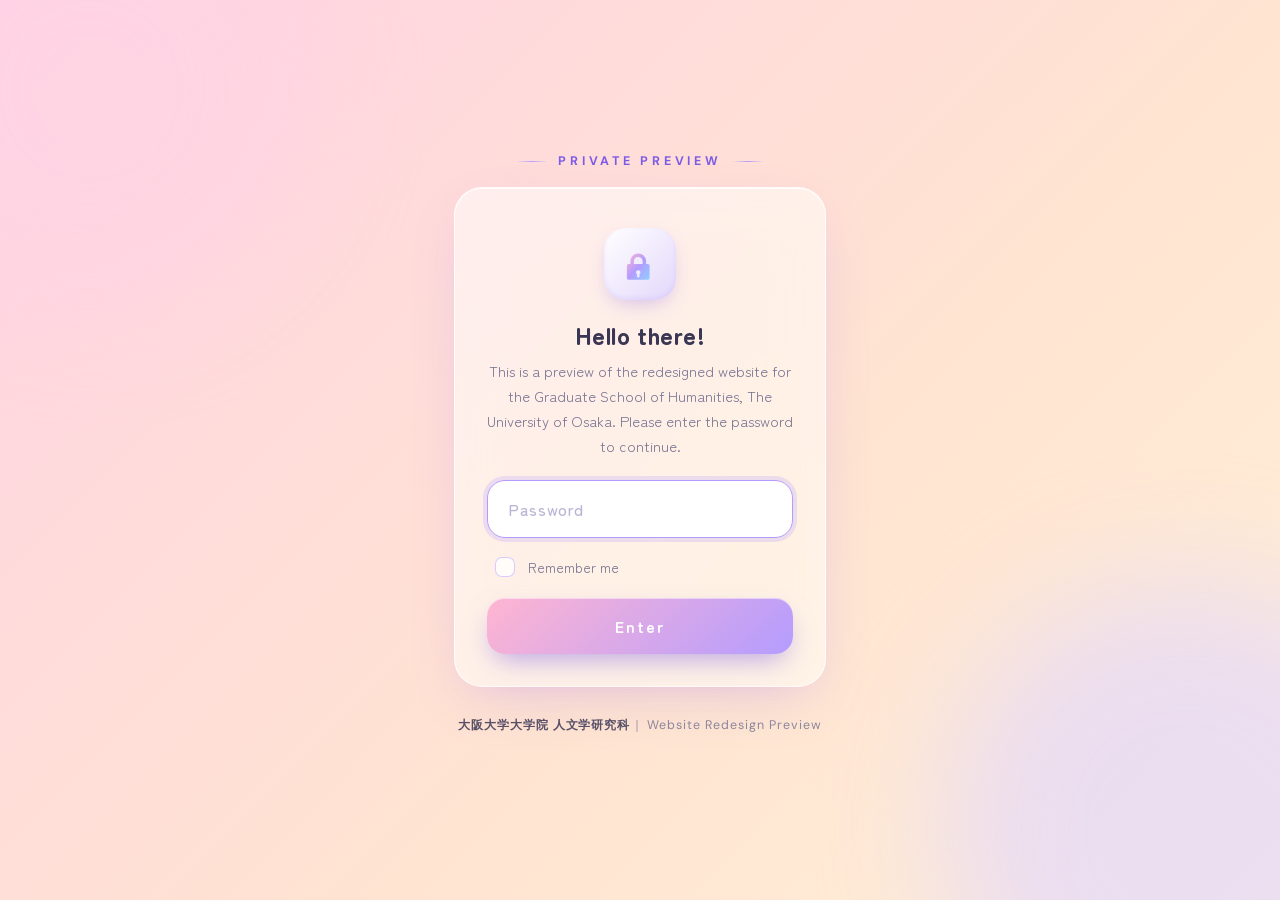
==== docs/en/index.html @ 1798a133 "add English version and pastel password screen - Add en/ with a full English mirror of the home page" ====
<!DOCTYPE html>
<html class="staticrypt-html" lang="ja">
    <head>
        <meta charset="utf-8" />
        <title>Hello there!</title>
        <meta name="viewport" content="width=device-width, initial-scale=1" />

        <!-- do not cache this page -->
        <meta http-equiv="cache-control" content="max-age=0" />
        <meta http-equiv="cache-control" content="no-cache" />
        <meta http-equiv="expires" content="0" />
        <meta http-equiv="expires" content="Tue, 01 Jan 1980 1:00:00 GMT" />
        <meta http-equiv="pragma" content="no-cache" />

        <link rel="preconnect" href="https://fonts.googleapis.com" />
        <link rel="preconnect" href="https://fonts.gstatic.com" crossorigin />
        <link href="https://fonts.googleapis.com/css2?family=Zen+Maru+Gothic:wght@400;500;700;900&family=DM+Sans:wght@400;500;700&display=swap" rel="stylesheet" />

        <style>
            :root {
                --pastel-pink: #FFD3E4;
                --pastel-peach: #FFE4D1;
                --pastel-lavender: #E3D7FB;
                --pastel-mint: #CFF1E3;
                --pastel-sky: #D6EAFB;
                --pastel-cream: #FFF6DC;
                --ink: #3A3754;
                --ink-soft: #7A7693;
                --accent: #7C5CE6;
                --accent-soft: #B49CFF;
            }

            * { box-sizing: border-box; }

            .staticrypt-html { height: 100%; }

            .staticrypt-body {
                height: 100%;
                margin: 0;
                font-family: "Zen Maru Gothic", "Hiragino Maru Gothic ProN", "Hiragino Sans", system-ui, sans-serif;
                color: var(--ink);
                background: linear-gradient(135deg,
                    var(--pastel-pink) 0%,
                    var(--pastel-peach) 20%,
                    var(--pastel-cream) 40%,
                    var(--pastel-mint) 60%,
                    var(--pastel-sky) 80%,
                    var(--pastel-lavender) 100%);
                background-size: 300% 300%;
                animation: pastelShift 18s ease-in-out infinite;
                overflow: hidden;
                position: relative;
            }

            @keyframes pastelShift {
                0%, 100% { background-position: 0% 50%; }
                50% { background-position: 100% 50%; }
            }

            /* ふわっと浮かぶ装飾ブロブ */
            .staticrypt-body::before,
            .staticrypt-body::after {
                content: "";
                position: fixed;
                border-radius: 50%;
                filter: blur(60px);
                opacity: 0.7;
                pointer-events: none;
                z-index: 0;
            }
            .staticrypt-body::before {
                width: 420px; height: 420px;
                background: var(--pastel-pink);
                top: -120px; left: -120px;
                animation: floatA 14s ease-in-out infinite;
            }
            .staticrypt-body::after {
                width: 500px; height: 500px;
                background: var(--pastel-lavender);
                bottom: -180px; right: -160px;
                animation: floatB 18s ease-in-out infinite;
            }
            @keyframes floatA {
                0%, 100% { transform: translate(0, 0); }
                50% { transform: translate(40px, 60px); }
            }
            @keyframes floatB {
                0%, 100% { transform: translate(0, 0); }
                50% { transform: translate(-50px, -40px); }
            }

            .staticrypt-content {
                height: 100%;
                margin-bottom: 0;
                position: relative;
                z-index: 1;
            }

            .staticrypt-page {
                width: 100%;
                max-width: 420px;
                margin: 0 auto;
                padding: 24px;
                min-height: 100vh;
                display: flex;
                flex-direction: column;
                align-items: stretch;
                justify-content: center;
                gap: 18px;
                box-sizing: border-box;
            }

            /* スター的なキッカー */
            .staticrypt-kicker {
                display: flex;
                align-items: center;
                justify-content: center;
                gap: 10px;
                font-family: "DM Sans", sans-serif;
                font-size: 0.78rem;
                font-weight: 700;
                letter-spacing: 0.3em;
                text-transform: uppercase;
                color: var(--accent);
            }
            .staticrypt-kicker::before,
            .staticrypt-kicker::after {
                content: "";
                width: 32px; height: 1px;
                background: linear-gradient(90deg, transparent, var(--accent-soft), transparent);
            }

            .staticrypt-form {
                position: relative;
                background: rgba(255, 255, 255, 0.55);
                backdrop-filter: blur(24px) saturate(160%);
                -webkit-backdrop-filter: blur(24px) saturate(160%);
                border: 1.5px solid rgba(255, 255, 255, 0.75);
                border-radius: 28px;
                padding: 40px 32px 32px;
                text-align: center;
                box-shadow:
                    0 20px 60px -20px rgba(124, 92, 230, 0.25),
                    0 8px 24px -8px rgba(255, 211, 228, 0.6),
                    inset 0 1px 0 rgba(255, 255, 255, 0.8);
            }

            /* 丸いロゴ台座 */
            .staticrypt-logo {
                width: 72px; height: 72px;
                margin: 0 auto 18px;
                border-radius: 22px;
                background: linear-gradient(135deg, #fff 0%, var(--pastel-lavender) 100%);
                display: flex;
                align-items: center;
                justify-content: center;
                box-shadow:
                    0 8px 20px -6px rgba(124, 92, 230, 0.35),
                    inset 0 -2px 4px rgba(180, 156, 255, 0.2);
            }
            .staticrypt-logo svg {
                width: 42px; height: 42px;
            }

            .staticrypt-instructions { margin: 0 0 22px; }

            .staticrypt-title {
                margin: 0 0 6px;
                font-size: 1.5rem;
                font-weight: 900;
                letter-spacing: 0.02em;
                color: var(--ink);
                line-height: 1.4;
            }

            .staticrypt-instructions p:last-child {
                margin: 0;
                font-size: 0.92rem;
                color: var(--ink-soft);
                line-height: 1.7;
            }

            .staticrypt-hr { display: none; }

            .staticrypt-password-container {
                position: relative;
                margin: 0 0 16px;
                background: rgba(255, 255, 255, 0.8);
                border: 1.5px solid rgba(228, 212, 248, 0.8);
                border-radius: 18px;
                transition: border-color .2s ease, box-shadow .2s ease, background .2s ease;
            }
            .staticrypt-password-container:focus-within {
                border-color: var(--accent-soft);
                background: #fff;
                box-shadow: 0 0 0 4px rgba(180, 156, 255, 0.25);
            }

            .staticrypt-form input[type="password"],
            .staticrypt-form input[type="text"] {
                width: 100%;
                background: transparent;
                border: 0;
                outline: 0;
                padding: 16px 46px 16px 20px;
                font-size: 1rem;
                font-family: inherit;
                color: var(--ink);
                letter-spacing: 0.04em;
            }
            .staticrypt-form input::placeholder {
                color: #B9B4D4;
                font-weight: 500;
            }

            .staticrypt-toggle-password-visibility {
                cursor: pointer;
                width: 22px; height: 22px;
                padding: 12px;
                position: absolute;
                right: 4px;
                top: 50%;
                transform: translateY(-50%);
                opacity: 0.5;
                transition: opacity .2s ease;
            }
            .staticrypt-toggle-password-visibility:hover { opacity: 0.9; }

            label.staticrypt-remember {
                display: flex;
                align-items: center;
                gap: 10px;
                margin: 0 4px 18px;
                font-size: 0.88rem;
                color: var(--ink-soft);
                cursor: pointer;
            }
            .staticrypt-remember input[type="checkbox"] {
                appearance: none;
                -webkit-appearance: none;
                width: 20px; height: 20px;
                border-radius: 7px;
                border: 1.5px solid rgba(180, 156, 255, 0.5);
                background: rgba(255, 255, 255, 0.8);
                cursor: pointer;
                position: relative;
                transition: all .2s ease;
            }
            .staticrypt-remember input[type="checkbox"]:checked {
                background: linear-gradient(135deg, var(--accent-soft), var(--accent));
                border-color: var(--accent);
            }
            .staticrypt-remember input[type="checkbox"]:checked::after {
                content: "";
                position: absolute;
                top: 3px; left: 6px;
                width: 5px; height: 10px;
                border: solid #fff;
                border-width: 0 2.5px 2.5px 0;
                transform: rotate(45deg);
            }

            .staticrypt-form .staticrypt-decrypt-button {
                width: 100%;
                padding: 16px 18px;
                border: 0;
                border-radius: 18px;
                background: linear-gradient(135deg, #FFB5D1 0%, #B49CFF 50%, #8FCFFF 100%);
                background-size: 200% 200%;
                color: #fff;
                font-family: inherit;
                font-size: 1rem;
                font-weight: 700;
                letter-spacing: 0.12em;
                cursor: pointer;
                text-transform: none;
                transition: transform .15s ease, box-shadow .2s ease, background-position .4s ease;
                box-shadow:
                    0 12px 28px -8px rgba(124, 92, 230, 0.55),
                    inset 0 1px 0 rgba(255, 255, 255, 0.5);
            }
            .staticrypt-form .staticrypt-decrypt-button:hover,
            .staticrypt-form .staticrypt-decrypt-button:focus {
                background-position: 100% 100%;
                transform: translateY(-2px);
                box-shadow:
                    0 16px 34px -8px rgba(124, 92, 230, 0.6),
                    inset 0 1px 0 rgba(255, 255, 255, 0.6);
                filter: none;
                outline: 0;
            }
            .staticrypt-form .staticrypt-decrypt-button:active {
                transform: translateY(0);
            }

            .staticrypt-footnote {
                text-align: center;
                font-family: "DM Sans", sans-serif;
                font-size: 0.78rem;
                letter-spacing: 0.08em;
                color: var(--ink-soft);
                opacity: 0.85;
            }
            .staticrypt-footnote strong {
                color: var(--ink);
                font-weight: 700;
            }

            .hidden { display: none !important; }

            .staticrypt-spinner-container {
                height: 100%;
                display: flex;
                align-items: center;
                justify-content: center;
            }
            .staticrypt-spinner {
                display: inline-block;
                width: 2.2rem;
                height: 2.2rem;
                border: 0.22em solid rgba(124, 92, 230, 0.25);
                border-right-color: var(--accent);
                border-radius: 50%;
                animation: spinner-border 0.8s linear infinite;
            }
            @keyframes spinner-border {
                100% { transform: rotate(360deg); }
            }

            @media (max-width: 480px) {
                .staticrypt-page { padding: 20px 16px; }
                .staticrypt-form { padding: 32px 22px 26px; border-radius: 24px; }
                .staticrypt-title { font-size: 1.3rem; }
            }

            @media (prefers-reduced-motion: reduce) {
                .staticrypt-body,
                .staticrypt-body::before,
                .staticrypt-body::after { animation: none; }
            }
        </style>
    </head>

    <body class="staticrypt-body">
        <div id="staticrypt_loading" class="staticrypt-spinner-container">
            <div class="staticrypt-spinner"></div>
        </div>

        <div id="staticrypt_content" class="staticrypt-content hidden">
            <div class="staticrypt-page">
                <div class="staticrypt-kicker">Private Preview</div>

                <div class="staticrypt-form">
                    <div class="staticrypt-logo" aria-hidden="true">
                        <!-- やわらかい鍵アイコン -->
                        <svg viewBox="0 0 48 48" xmlns="http://www.w3.org/2000/svg">
                            <defs>
                                <linearGradient id="kg" x1="0" y1="0" x2="1" y2="1">
                                    <stop offset="0%" stop-color="#FFB5D1"/>
                                    <stop offset="50%" stop-color="#B49CFF"/>
                                    <stop offset="100%" stop-color="#8FCFFF"/>
                                </linearGradient>
                            </defs>
                            <path fill="url(#kg)" d="M31 21c0-5-4-9-9-9s-9 4-9 9v3h-2a2 2 0 0 0-2 2v14a2 2 0 0 0 2 2h22a2 2 0 0 0 2-2V26a2 2 0 0 0-2-2h-2v-3Zm-14 0a5 5 0 1 1 10 0v3H17v-3Zm5 10a2.5 2.5 0 0 1 1.5 4.5V38a1.5 1.5 0 0 1-3 0v-2.5A2.5 2.5 0 0 1 22 31Z"/>
                        </svg>
                    </div>

                    <div class="staticrypt-instructions">
                        <p class="staticrypt-title">Hello there!</p>
                        <p>This is a preview of the redesigned website for the Graduate School of Humanities, The University of Osaka. Please enter the password to continue.</p>
                    </div>

                    <form id="staticrypt-form" action="#" method="post">
                        <div class="staticrypt-password-container">
                            <input
                                id="staticrypt-password"
                                type="password"
                                name="password"
                                placeholder="Password"
                                autofocus
                            />

                            <img
                                class="staticrypt-toggle-password-visibility"
                                alt="Show password"
                                title="Show password"
                                src="[data-uri]"
                            />
                        </div>

                        <label id="staticrypt-remember-label" class="staticrypt-remember hidden">
                            <input id="staticrypt-remember" type="checkbox" name="remember" />
                            Remember me
                        </label>

                        <input type="submit" class="staticrypt-decrypt-button" value="Enter" />
                    </form>
                </div>

                <p class="staticrypt-footnote">
                    <strong>大阪大学大学院 人文学研究科</strong>｜ Website Redesign Preview
                </p>
            </div>
        </div>

        <script>
            // these variables will be filled when generating the file - the template format is 'variable_name'
            const staticryptInitiator = ((function(){
  const exports = {};
  const cryptoEngine = ((function(){
  const exports = {};
  const { subtle } = crypto;

const IV_BITS = 16 * 8;
const HEX_BITS = 4;
const ENCRYPTION_ALGO = "AES-CBC";

/**
 * Translates between utf8 encoded hexadecimal strings
 * and Uint8Array bytes.
 */
const HexEncoder = {
    /**
     * hex string -> bytes
     * @param {string} hexString
     * @returns {Uint8Array}
     */
    parse: function (hexString) {
        if (hexString.length % 2 !== 0) throw "Invalid hexString";
        const arrayBuffer = new Uint8Array(hexString.length / 2);

        for (let i = 0; i < hexString.length; i += 2) {
            const byteValue = parseInt(hexString.substring(i, i + 2), 16);
            if (isNaN(byteValue)) {
                throw "Invalid hexString";
            }
            arrayBuffer[i / 2] = byteValue;
        }
        return arrayBuffer;
    },

    /**
     * bytes -> hex string
     * @param {Uint8Array} bytes
     * @returns {string}
     */
    stringify: function (bytes) {
        const hexBytes = [];

        for (let i = 0; i < bytes.length; ++i) {
            let byteString = bytes[i].toString(16);
            if (byteString.length < 2) {
                byteString = "0" + byteString;
            }
            hexBytes.push(byteString);
        }
        return hexBytes.join("");
    },
};

/**
 * Translates between utf8 strings and Uint8Array bytes.
 */
const UTF8Encoder = {
    parse: function (str) {
        return new TextEncoder().encode(str);
    },

    stringify: function (bytes) {
        return new TextDecoder().decode(bytes);
    },
};

/**
 * Salt and encrypt a msg with a password.
 */
async function encrypt(msg, hashedPassword) {
    // Must be 16 bytes, unpredictable, and preferably cryptographically random. However, it need not be secret.
    // https://developer.mozilla.org/en-US/docs/Web/API/SubtleCrypto/encrypt#parameters
    const iv = crypto.getRandomValues(new Uint8Array(IV_BITS / 8));

    const key = await subtle.importKey("raw", HexEncoder.parse(hashedPassword), ENCRYPTION_ALGO, false, ["encrypt"]);

    const encrypted = await subtle.encrypt(
        {
            name: ENCRYPTION_ALGO,
            iv: iv,
        },
        key,
        UTF8Encoder.parse(msg)
    );

    // iv will be 32 hex characters, we prepend it to the ciphertext for use in decryption
    return HexEncoder.stringify(iv) + HexEncoder.stringify(new Uint8Array(encrypted));
}
exports.encrypt = encrypt;

/**
 * Decrypt a salted msg using a password.
 *
 * @param {string} encryptedMsg
 * @param {string} hashedPassword
 * @returns {Promise<string>}
 */
async function decrypt(encryptedMsg, hashedPassword) {
    const ivLength = IV_BITS / HEX_BITS;
    const iv = HexEncoder.parse(encryptedMsg.substring(0, ivLength));
    const encrypted = encryptedMsg.substring(ivLength);

    const key = await subtle.importKey("raw", HexEncoder.parse(hashedPassword), ENCRYPTION_ALGO, false, ["decrypt"]);

    const outBuffer = await subtle.decrypt(
        {
            name: ENCRYPTION_ALGO,
            iv: iv,
        },
        key,
        HexEncoder.parse(encrypted)
    );

    return UTF8Encoder.stringify(new Uint8Array(outBuffer));
}
exports.decrypt = decrypt;

/**
 * Salt and hash the password so it can be stored in localStorage without opening a password reuse vulnerability.
 *
 * @param {string} password
 * @param {string} salt
 * @returns {Promise<string>}
 */
async function hashPassword(password, salt) {
    // we hash the password in multiple steps, each adding more iterations. This is because we used to allow less
    // iterations, so for backward compatibility reasons, we need to support going from that to more iterations.
    let hashedPassword = await hashLegacyRound(password, salt);

    hashedPassword = await hashSecondRound(hashedPassword, salt);

    return hashThirdRound(hashedPassword, salt);
}
exports.hashPassword = hashPassword;

/**
 * This hashes the password with 1k iterations. This is a low number, we need this function to support backwards
 * compatibility.
 *
 * @param {string} password
 * @param {string} salt
 * @returns {Promise<string>}
 */
function hashLegacyRound(password, salt) {
    return pbkdf2(password, salt, 1000, "SHA-1");
}
exports.hashLegacyRound = hashLegacyRound;

/**
 * Add a second round of iterations. This is because we used to use 1k, so for backwards compatibility with
 * remember-me/autodecrypt links, we need to support going from that to more iterations.
 *
 * @param hashedPassword
 * @param salt
 * @returns {Promise<string>}
 */
function hashSecondRound(hashedPassword, salt) {
    return pbkdf2(hashedPassword, salt, 14000, "SHA-256");
}
exports.hashSecondRound = hashSecondRound;

/**
 * Add a third round of iterations to bring total number to 600k. This is because we used to use 1k, then 15k, so for
 * backwards compatibility with remember-me/autodecrypt links, we need to support going from that to more iterations.
 *
 * @param hashedPassword
 * @param salt
 * @returns {Promise<string>}
 */
function hashThirdRound(hashedPassword, salt) {
    return pbkdf2(hashedPassword, salt, 585000, "SHA-256");
}
exports.hashThirdRound = hashThirdRound;

/**
 * Salt and hash the password so it can be stored in localStorage without opening a password reuse vulnerability.
 *
 * @param {string} password
 * @param {string} salt
 * @param {int} iterations
 * @param {string} hashAlgorithm
 * @returns {Promise<string>}
 */
async function pbkdf2(password, salt, iterations, hashAlgorithm) {
    const key = await subtle.importKey("raw", UTF8Encoder.parse(password), "PBKDF2", false, ["deriveBits"]);

    const keyBytes = await subtle.deriveBits(
        {
            name: "PBKDF2",
            hash: hashAlgorithm,
            iterations,
            salt: UTF8Encoder.parse(salt),
        },
        key,
        256
    );

    return HexEncoder.stringify(new Uint8Array(keyBytes));
}

function generateRandomSalt() {
    const bytes = crypto.getRandomValues(new Uint8Array(128 / 8));

    return HexEncoder.stringify(new Uint8Array(bytes));
}
exports.generateRandomSalt = generateRandomSalt;

async function signMessage(hashedPassword, message) {
    const key = await subtle.importKey(
        "raw",
        HexEncoder.parse(hashedPassword),
        {
            name: "HMAC",
            hash: "SHA-256",
        },
        false,
        ["sign"]
    );
    const signature = await subtle.sign("HMAC", key, UTF8Encoder.parse(message));

    return HexEncoder.stringify(new Uint8Array(signature));
}
exports.signMessage = signMessage;

function getRandomAlphanum() {
    const possibleCharacters = "abcdefghijklmnopqrstuvwxyzABCDEFGHIJKLMNOPQRSTUVWXYZ0123456789";

    let byteArray;
    let parsedInt;

    // Keep generating new random bytes until we get a value that falls
    // within a range that can be evenly divided by possibleCharacters.length
    do {
        byteArray = crypto.getRandomValues(new Uint8Array(1));
        // extract the lowest byte to get an int from 0 to 255 (probably unnecessary, since we're only generating 1 byte)
        parsedInt = byteArray[0] & 0xff;
    } while (parsedInt >= 256 - (256 % possibleCharacters.length));

    // Take the modulo of the parsed integer to get a random number between 0 and totalLength - 1
    const randomIndex = parsedInt % possibleCharacters.length;

    return possibleCharacters[randomIndex];
}

/**
 * Generate a random string of a given length.
 *
 * @param {int} length
 * @returns {string}
 */
function generateRandomString(length) {
    let randomString = "";

    for (let i = 0; i < length; i++) {
        randomString += getRandomAlphanum();
    }

    return randomString;
}
exports.generateRandomString = generateRandomString;

  return exports;
})());
const codec = ((function(){
  const exports = {};
  /**
 * Initialize the codec with the provided cryptoEngine - this return functions to encode and decode messages.
 *
 * @param cryptoEngine - the engine to use for encryption / decryption
 */
function init(cryptoEngine) {
    const exports = {};

    /**
     * Top-level function for encoding a message.
     * Includes password hashing, encryption, and signing.
     *
     * @param {string} msg
     * @param {string} password
     * @param {string} salt
     *
     * @returns {string} The encoded text
     */
    async function encode(msg, password, salt) {
        const hashedPassword = await cryptoEngine.hashPassword(password, salt);

        const encrypted = await cryptoEngine.encrypt(msg, hashedPassword);

        // we use the hashed password in the HMAC because this is effectively what will be used a password (so we can store
        // it in localStorage safely, we don't use the clear text password)
        const hmac = await cryptoEngine.signMessage(hashedPassword, encrypted);

        return hmac + encrypted;
    }
    exports.encode = encode;

    /**
     * Encode using a password that has already been hashed. This is useful to encode multiple messages in a row, that way
     * we don't need to hash the password multiple times.
     *
     * @param {string} msg
     * @param {string} hashedPassword
     *
     * @returns {string} The encoded text
     */
    async function encodeWithHashedPassword(msg, hashedPassword) {
        const encrypted = await cryptoEngine.encrypt(msg, hashedPassword);

        // we use the hashed password in the HMAC because this is effectively what will be used a password (so we can store
        // it in localStorage safely, we don't use the clear text password)
        const hmac = await cryptoEngine.signMessage(hashedPassword, encrypted);

        return hmac + encrypted;
    }
    exports.encodeWithHashedPassword = encodeWithHashedPassword;

    /**
     * Top-level function for decoding a message.
     * Includes signature check and decryption.
     *
     * @param {string} signedMsg
     * @param {string} hashedPassword
     * @param {string} salt
     * @param {int} backwardCompatibleAttempt
     * @param {string} originalPassword
     *
     * @returns {Object} {success: true, decoded: string} | {success: false, message: string}
     */
    async function decode(signedMsg, hashedPassword, salt, backwardCompatibleAttempt = 0, originalPassword = "") {
        const encryptedHMAC = signedMsg.substring(0, 64);
        const encryptedMsg = signedMsg.substring(64);
        const decryptedHMAC = await cryptoEngine.signMessage(hashedPassword, encryptedMsg);

        if (decryptedHMAC !== encryptedHMAC) {
            // we have been raising the number of iterations in the hashing algorithm multiple times, so to support the old
            // remember-me/autodecrypt links we need to try bringing the old hashes up to speed.
            originalPassword = originalPassword || hashedPassword;
            if (backwardCompatibleAttempt === 0) {
                const updatedHashedPassword = await cryptoEngine.hashThirdRound(originalPassword, salt);

                return decode(signedMsg, updatedHashedPassword, salt, backwardCompatibleAttempt + 1, originalPassword);
            }
            if (backwardCompatibleAttempt === 1) {
                let updatedHashedPassword = await cryptoEngine.hashSecondRound(originalPassword, salt);
                updatedHashedPassword = await cryptoEngine.hashThirdRound(updatedHashedPassword, salt);

                return decode(signedMsg, updatedHashedPassword, salt, backwardCompatibleAttempt + 1, originalPassword);
            }

            return { success: false, message: "Signature mismatch" };
        }

        return {
            success: true,
            decoded: await cryptoEngine.decrypt(encryptedMsg, hashedPassword),
        };
    }
    exports.decode = decode;

    return exports;
}
exports.init = init;

  return exports;
})());
const decode = codec.init(cryptoEngine).decode;

/**
 * Initialize the staticrypt module, that exposes functions callbable by the password_template.
 *
 * @param {{
 *  staticryptEncryptedMsgUniqueVariableName: string,
 *  isRememberEnabled: boolean,
 *  rememberDurationInDays: number,
 *  staticryptSaltUniqueVariableName: string,
 * }} staticryptConfig - object of data that is stored on the password_template at encryption time.
 *
 * @param {{
 *  rememberExpirationKey: string,
 *  rememberPassphraseKey: string,
 *  replaceHtmlCallback: function,
 *  clearLocalStorageCallback: function,
 * }} templateConfig - object of data that can be configured by a custom password_template.
 */
function init(staticryptConfig, templateConfig) {
    const exports = {};

    /**
     * Decrypt our encrypted page, replace the whole HTML.
     *
     * @param {string} hashedPassword
     * @returns {Promise<boolean>}
     */
    async function decryptAndReplaceHtml(hashedPassword) {
        const { staticryptEncryptedMsgUniqueVariableName, staticryptSaltUniqueVariableName } = staticryptConfig;
        const { replaceHtmlCallback } = templateConfig;

        const result = await decode(
            staticryptEncryptedMsgUniqueVariableName,
            hashedPassword,
            staticryptSaltUniqueVariableName
        );
        if (!result.success) {
            return false;
        }
        const plainHTML = result.decoded;

        // if the user configured a callback call it, otherwise just replace the whole HTML
        if (typeof replaceHtmlCallback === "function") {
            replaceHtmlCallback(plainHTML);
        } else {
            document.write(plainHTML);
            document.close();
        }

        return true;
    }

    /**
     * Attempt to decrypt the page and replace the whole HTML.
     *
     * @param {string} password
     * @param {boolean} isRememberChecked
     *
     * @returns {Promise<{isSuccessful: boolean, hashedPassword?: string}>} - we return an object, so that if we want to
     *   expose more information in the future we can do it without breaking the password_template
     */
    async function handleDecryptionOfPage(password, isRememberChecked) {
        const { staticryptSaltUniqueVariableName } = staticryptConfig;

        // decrypt and replace the whole page
        const hashedPassword = await cryptoEngine.hashPassword(password, staticryptSaltUniqueVariableName);
        return handleDecryptionOfPageFromHash(hashedPassword, isRememberChecked);
    }
    exports.handleDecryptionOfPage = handleDecryptionOfPage;

    async function handleDecryptionOfPageFromHash(hashedPassword, isRememberChecked) {
        const { isRememberEnabled, rememberDurationInDays } = staticryptConfig;
        const { rememberExpirationKey, rememberPassphraseKey } = templateConfig;

        const isDecryptionSuccessful = await decryptAndReplaceHtml(hashedPassword);

        if (!isDecryptionSuccessful) {
            return {
                isSuccessful: false,
                hashedPassword,
            };
        }

        // remember the hashedPassword and set its expiration if necessary
        if (isRememberEnabled && isRememberChecked) {
            window.localStorage.setItem(rememberPassphraseKey, hashedPassword);

            // set the expiration if the duration isn't 0 (meaning no expiration)
            if (rememberDurationInDays > 0) {
                window.localStorage.setItem(
                    rememberExpirationKey,
                    (new Date().getTime() + rememberDurationInDays * 24 * 60 * 60 * 1000).toString()
                );
            }
        }

        return {
            isSuccessful: true,
            hashedPassword,
        };
    }
    exports.handleDecryptionOfPageFromHash = handleDecryptionOfPageFromHash;

    /**
     * Clear localstorage from staticrypt related values
     */
    function clearLocalStorage() {
        const { clearLocalStorageCallback, rememberExpirationKey, rememberPassphraseKey } = templateConfig;

        if (typeof clearLocalStorageCallback === "function") {
            clearLocalStorageCallback();
        } else {
            localStorage.removeItem(rememberPassphraseKey);
            localStorage.removeItem(rememberExpirationKey);
        }
    }

    async function handleDecryptOnLoad() {
        let isSuccessful = await decryptOnLoadFromUrl();

        if (!isSuccessful) {
            isSuccessful = await decryptOnLoadFromRememberMe();
        }

        return { isSuccessful };
    }
    exports.handleDecryptOnLoad = handleDecryptOnLoad;

    /**
     * Clear storage if we are logging out
     *
     * @returns {boolean} - whether we logged out
     */
    function logoutIfNeeded() {
        const logoutKey = "staticrypt_logout";

        // handle logout through query param
        const queryParams = new URLSearchParams(window.location.search);
        if (queryParams.has(logoutKey)) {
            clearLocalStorage();
            return true;
        }

        // handle logout through URL fragment
        const hash = window.location.hash.substring(1);
        if (hash.includes(logoutKey)) {
            clearLocalStorage();
            return true;
        }

        return false;
    }

    /**
     * To be called on load: check if we want to try to decrypt and replace the HTML with the decrypted content, and
     * try to do it if needed.
     *
     * @returns {Promise<boolean>} true if we derypted and replaced the whole page, false otherwise
     */
    async function decryptOnLoadFromRememberMe() {
        const { rememberDurationInDays } = staticryptConfig;
        const { rememberExpirationKey, rememberPassphraseKey } = templateConfig;

        // if we are login out, terminate
        if (logoutIfNeeded()) {
            return false;
        }

        // if there is expiration configured, check if we're not beyond the expiration
        if (rememberDurationInDays && rememberDurationInDays > 0) {
            const expiration = localStorage.getItem(rememberExpirationKey),
                isExpired = expiration && new Date().getTime() > parseInt(expiration);

            if (isExpired) {
                clearLocalStorage();
                return false;
            }
        }

        const hashedPassword = localStorage.getItem(rememberPassphraseKey);

        if (hashedPassword) {
            // try to decrypt
            const isDecryptionSuccessful = await decryptAndReplaceHtml(hashedPassword);

            // if the decryption is unsuccessful the password might be wrong - silently clear the saved data and let
            // the user fill the password form again
            if (!isDecryptionSuccessful) {
                clearLocalStorage();
                return false;
            }

            return true;
        }

        return false;
    }

    async function decryptOnLoadFromUrl() {
        const passwordKey = "staticrypt_pwd";
        const rememberMeKey = "remember_me";

        // try to get the password from the query param (for backward compatibility - we now want to avoid this method,
        // since it sends the hashed password to the server which isn't needed)
        const queryParams = new URLSearchParams(window.location.search);
        const hashedPasswordQuery = queryParams.get(passwordKey);
        const rememberMeQuery = queryParams.get(rememberMeKey);

        const urlFragment = window.location.hash.substring(1);
        // get the password from the url fragment
        const hashedPasswordRegexMatch = urlFragment.match(new RegExp(passwordKey + "=([^&]*)"));
        const hashedPasswordFragment = hashedPasswordRegexMatch ? hashedPasswordRegexMatch[1] : null;
        const rememberMeFragment = urlFragment.includes(rememberMeKey);

        const hashedPassword = hashedPasswordFragment || hashedPasswordQuery;
        const rememberMe = rememberMeFragment || rememberMeQuery;

        if (hashedPassword) {
            return handleDecryptionOfPageFromHash(hashedPassword, rememberMe);
        }

        return false;
    }

    return exports;
}
exports.init = init;

  return exports;
})());
            const templateError = "Hmm, that password didn't work. Please try again.",
                templateToggleAltShow = "Show password",
                templateToggleAltHide = "Hide password",
                isRememberEnabled = true,
                staticryptConfig = {"staticryptEncryptedMsgUniqueVariableName":"[base64]","isRememberEnabled":true,"rememberDurationInDays":0,"staticryptSaltUniqueVariableName":"a2d259586b117edaa8616ee82263612a"};

            const templateConfig = {
                rememberExpirationKey: "staticrypt_expiration",
                rememberPassphraseKey: "staticrypt_passphrase",
                replaceHtmlCallback: null,
                clearLocalStorageCallback: null,
            };

            const staticrypt = staticryptInitiator.init(staticryptConfig, templateConfig);

            window.onload = async function () {
                const { isSuccessful } = await staticrypt.handleDecryptOnLoad();
                if (!isSuccessful) {
                    document.getElementById("staticrypt_loading").classList.add("hidden");
                    document.getElementById("staticrypt_content").classList.remove("hidden");
                    document.getElementById("staticrypt-password").focus();
                    if (isRememberEnabled) {
                        document.getElementById("staticrypt-remember-label").classList.remove("hidden");
                    }
                }
            };

            const toggleIcon = document.querySelector(".staticrypt-toggle-password-visibility");
            const imgSrcEyeClosed =
                "[data-uri]";
            const imgSrcEyeOpened =
                "[data-uri]";
            toggleIcon.addEventListener("click", function () {
                const passwordInput = document.getElementById("staticrypt-password");
                if (passwordInput.type === "password") {
                    passwordInput.type = "text";
                    toggleIcon.src = imgSrcEyeOpened;
                    toggleIcon.alt = templateToggleAltHide;
                    toggleIcon.title = templateToggleAltHide;
                } else {
                    passwordInput.type = "password";
                    toggleIcon.src = imgSrcEyeClosed;
                    toggleIcon.alt = templateToggleAltShow;
                    toggleIcon.title = templateToggleAltShow;
                }
            });

            document.getElementById("staticrypt-form").addEventListener("submit", async function (e) {
                e.preventDefault();
                const password = document.getElementById("staticrypt-password").value,
                    isRememberChecked = document.getElementById("staticrypt-remember").checked;
                const { isSuccessful } = await staticrypt.handleDecryptionOfPage(password, isRememberChecked);
                if (!isSuccessful) {
                    alert(templateError);
                }
            });
        </script>
    </body>
</html>
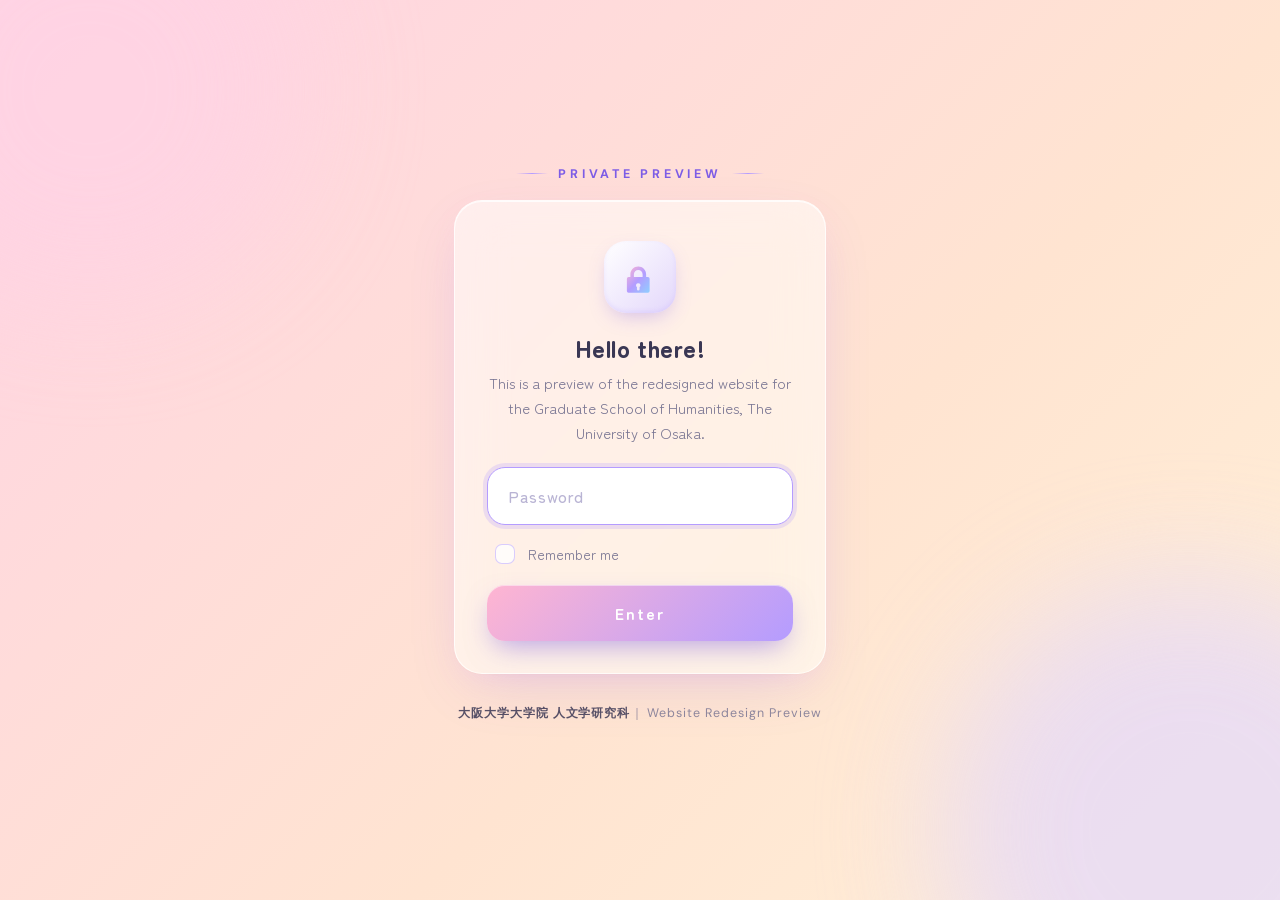
==== commit 1661c31d: "align to mockup, add major subpages, news tabs, real-site search - Remove the added slogan / mission" ====
--- a/docs/en/index.html
+++ b/docs/en/index.html
@@ -367,7 +367,7 @@
 
                     <div class="staticrypt-instructions">
                         <p class="staticrypt-title">Hello there!</p>
-                        <p>This is a preview of the redesigned website for the Graduate School of Humanities, The University of Osaka. Please enter the password to continue.</p>
+                        <p>This is a preview of the redesigned website for the Graduate School of Humanities, The University of Osaka.</p>
                     </div>
 
                     <form id="staticrypt-form" action="#" method="post">
@@ -1001,11 +1001,11 @@
 
   return exports;
 })());
-            const templateError = "Hmm, that password didn't work. Please try again.",
+            const templateError = "Hmm, that password didn't work.",
                 templateToggleAltShow = "Show password",
                 templateToggleAltHide = "Hide password",
                 isRememberEnabled = true,
-                staticryptConfig = {"staticryptEncryptedMsgUniqueVariableName":"[base64]","isRememberEnabled":true,"rememberDurationInDays":0,"staticryptSaltUniqueVariableName":"a2d259586b117edaa8616ee82263612a"};
+                staticryptConfig = {"staticryptEncryptedMsgUniqueVariableName":"[base64]","isRememberEnabled":true,"rememberDurationInDays":0,"staticryptSaltUniqueVariableName":"a2d259586b117edaa8616ee82263612a"};
 
             const templateConfig = {
                 rememberExpirationKey: "staticrypt_expiration",
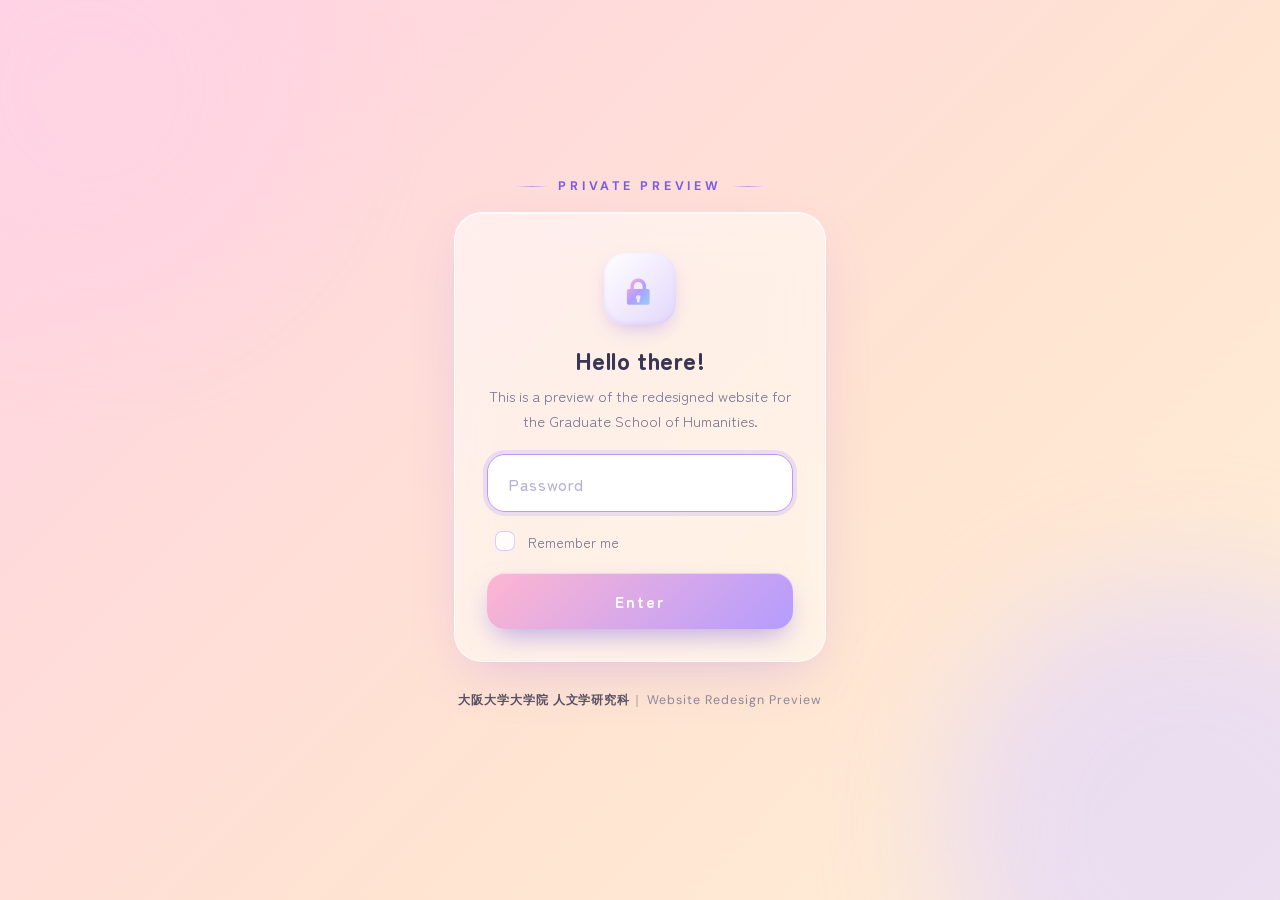
==== commit 6042a850: "add motion (option B), campus pages, and move campus links internal Motion (medium / "modern feel"):" ====
--- a/docs/en/index.html
+++ b/docs/en/index.html
@@ -367,7 +367,7 @@
 
                     <div class="staticrypt-instructions">
                         <p class="staticrypt-title">Hello there!</p>
-                        <p>This is a preview of the redesigned website for the Graduate School of Humanities, The University of Osaka.</p>
+                        <p>This is a preview of the redesigned website for the Graduate School of Humanities.</p>
                     </div>
 
                     <form id="staticrypt-form" action="#" method="post">
@@ -1005,7 +1005,7 @@
                 templateToggleAltShow = "Show password",
                 templateToggleAltHide = "Hide password",
                 isRememberEnabled = true,
-                staticryptConfig = {"staticryptEncryptedMsgUniqueVariableName":"[base64]","isRememberEnabled":true,"rememberDurationInDays":0,"staticryptSaltUniqueVariableName":"a2d259586b117edaa8616ee82263612a"};
+                staticryptConfig = {"staticryptEncryptedMsgUniqueVariableName":"[base64]","isRememberEnabled":true,"rememberDurationInDays":0,"staticryptSaltUniqueVariableName":"a2d259586b117edaa8616ee82263612a"};
 
             const templateConfig = {
                 rememberExpirationKey: "staticrypt_expiration",
